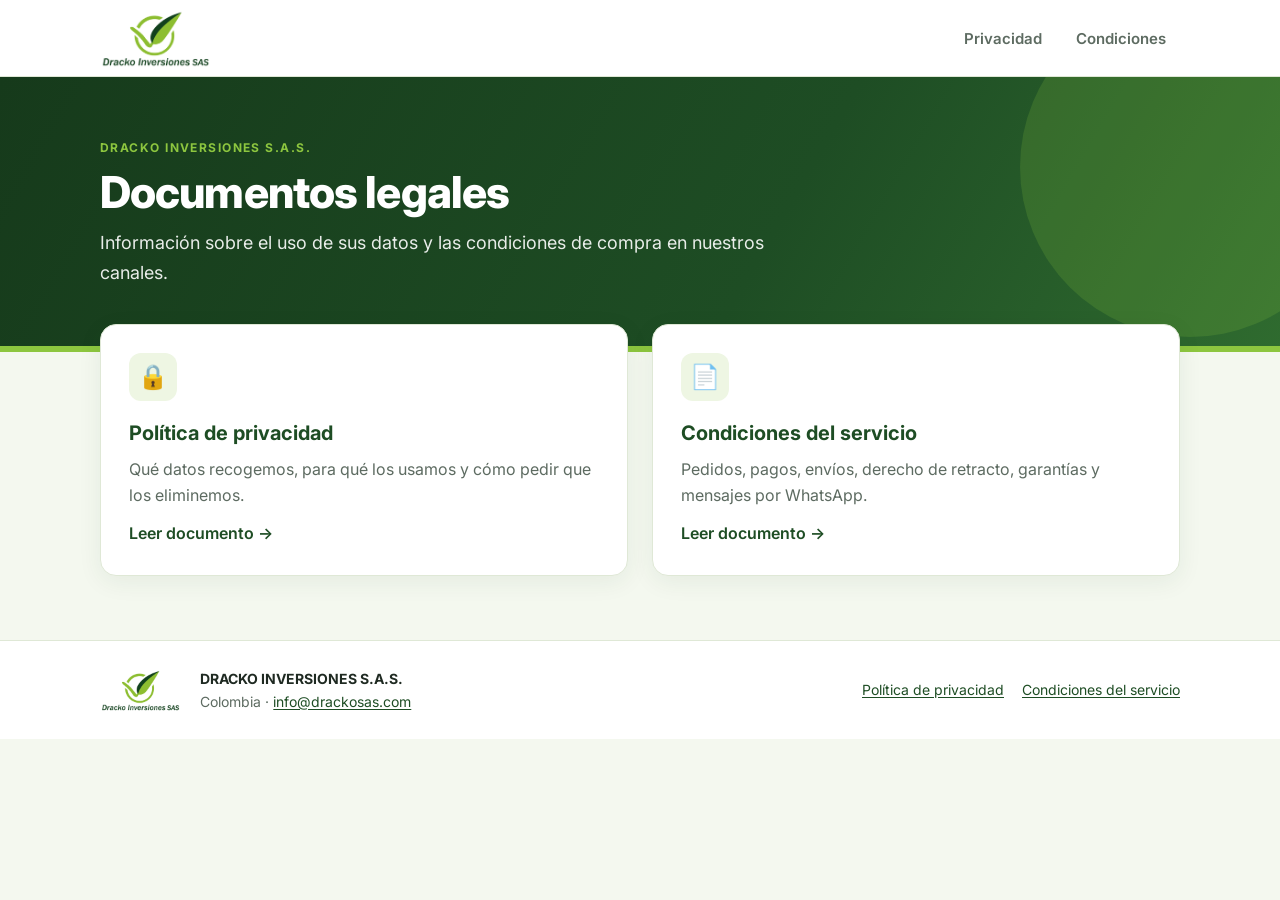
==== index.html @ 16c10cb3 "Documentos legales de Dracko Inversiones: política de privacidad y condiciones del servicio Co-Autho" ====
<!doctype html>
<html lang="es"><head><meta charset="utf-8"><meta name="viewport" content="width=device-width,initial-scale=1">
<title>Documentos legales | Dracko Inversiones S.A.S.</title><link rel="icon" href="logo.png">
<link href="https://fonts.googleapis.com/css2?family=Inter:wght@400;500;600;700;800&display=swap" rel="stylesheet">
<link rel="stylesheet" href="estilo.css"></head><body>
<header class="barra"><div class="cont barra-in"><a class="marca" href="index.html"><img src="logo.png" alt="Dracko Inversiones SAS"></a>
<nav><a href="privacidad.html">Privacidad</a><a href="condiciones.html">Condiciones</a></nav></div></header>
<div class="hero"><div class="cont"><div class="eti">Dracko Inversiones S.A.S.</div><h1>Documentos legales</h1>
<p class="bajada">Información sobre el uso de sus datos y las condiciones de compra en nuestros canales.</p></div></div>
<main class="cont tarjetas">
 <a class="tarjeta" href="privacidad.html"><div class="t-ico">🔒</div><h3>Política de privacidad</h3><p>Qué datos recogemos, para qué los usamos y cómo pedir que los eliminemos.</p><span>Leer documento →</span></a>
 <a class="tarjeta" href="condiciones.html"><div class="t-ico">📄</div><h3>Condiciones del servicio</h3><p>Pedidos, pagos, envíos, derecho de retracto, garantías y mensajes por WhatsApp.</p><span>Leer documento →</span></a>
</main>
<footer class="pie"><div class="cont pie-in"><img src="logo.png" alt=""><div><b>DRACKO INVERSIONES S.A.S.</b><br>Colombia · <a href="mailto:info@drackosas.com">info@drackosas.com</a></div>
<div class="pie-links"><a href="privacidad.html">Política de privacidad</a><a href="condiciones.html">Condiciones del servicio</a></div></div></footer>
</body></html>
---- estilo.css ----
:root{
  --osc:#1e4d24; --osc2:#163a1b; --claro:#8dc63f; --fondo:#f4f8ef; --suave:#eef6e3;
  --texto:#1f2a22; --gris:#5d6b61; --linea:#dfe8d6; --blanco:#fff;
}
*{box-sizing:border-box}
html{scroll-behavior:smooth}
body{margin:0;font-family:Inter,system-ui,-apple-system,"Segoe UI",Arial,sans-serif;color:var(--texto);background:var(--fondo);line-height:1.65;font-size:16px}
a{color:var(--osc);text-underline-offset:2px}
.cont{max-width:1120px;margin:0 auto;padding:0 20px}

/* Barra superior */
.barra{background:var(--blanco);border-bottom:1px solid var(--linea);position:sticky;top:0;z-index:10}
.barra-in{display:flex;align-items:center;justify-content:space-between;height:76px}
.marca img{height:60px;display:block}
nav a{margin-left:6px;padding:8px 14px;border-radius:999px;text-decoration:none;font-weight:600;font-size:15px;color:var(--gris)}
nav a:hover{background:var(--suave);color:var(--osc)}
nav a.on{background:var(--osc);color:#fff}

/* Encabezado */
.hero{background:linear-gradient(120deg,var(--osc2) 0%,var(--osc) 60%,#2f6b2f 100%);color:#fff;padding:56px 0 64px;position:relative;overflow:hidden}
.hero::after{content:"";position:absolute;right:-80px;top:-80px;width:340px;height:340px;border-radius:50%;background:var(--claro);opacity:.18}
.hero::before{content:"";position:absolute;left:0;right:0;bottom:0;height:6px;background:var(--claro)}
.eti{display:inline-block;font-size:12px;font-weight:700;letter-spacing:.12em;text-transform:uppercase;color:var(--claro);margin-bottom:10px}
.hero h1{font-size:44px;line-height:1.1;margin:0 0 12px;font-weight:800;letter-spacing:-.02em}
.bajada{font-size:18px;margin:0;opacity:.9;max-width:680px}
.chips{margin-top:22px;display:flex;flex-wrap:wrap;gap:8px}
.chips span{background:rgba(255,255,255,.12);border:1px solid rgba(255,255,255,.25);padding:5px 12px;border-radius:999px;font-size:13px;font-weight:500}

/* Cuerpo */
.grid{display:grid;grid-template-columns:260px 1fr;gap:32px;margin-top:-28px;padding-bottom:56px;position:relative}
.indice{position:sticky;top:96px;align-self:start;background:var(--blanco);border:1px solid var(--linea);border-radius:14px;padding:18px 14px;box-shadow:0 6px 24px rgba(30,77,36,.07)}
.indice-tit{font-size:12px;font-weight:700;letter-spacing:.1em;text-transform:uppercase;color:var(--gris);margin:0 6px 10px}
.indice ol{list-style:none;margin:0;padding:0}
.indice a{display:flex;gap:10px;align-items:flex-start;padding:7px 8px;border-radius:8px;text-decoration:none;color:var(--texto);font-size:14px;line-height:1.35}
.indice a:hover{background:var(--suave);color:var(--osc)}
.indice a span{flex:none;width:22px;height:22px;border-radius:50%;background:var(--suave);color:var(--osc);font-size:12px;font-weight:700;display:grid;place-items:center}

.doc{background:var(--blanco);border:1px solid var(--linea);border-radius:14px;padding:36px 44px;box-shadow:0 6px 24px rgba(30,77,36,.07);min-width:0}
.ficha{display:grid;grid-template-columns:repeat(3,1fr);gap:1px;background:var(--linea);border:1px solid var(--linea);border-radius:10px;overflow:hidden;margin-bottom:8px}
.ficha div{background:var(--suave);padding:12px 16px}
.ficha small{display:block;font-size:11px;font-weight:700;letter-spacing:.08em;text-transform:uppercase;color:var(--gris)}
.ficha b{font-size:14px;word-break:break-word}
section{padding-top:14px;scroll-margin-top:92px}
h2{display:flex;align-items:center;gap:12px;font-size:21px;color:var(--osc);margin:26px 0 10px;padding-bottom:10px;border-bottom:2px solid var(--suave);letter-spacing:-.01em}
.num{flex:none;width:32px;height:32px;border-radius:9px;background:var(--osc);color:#fff;font-size:15px;display:grid;place-items:center}
p{margin:0 0 12px}
ul{margin:0 0 12px;padding-left:22px}
li{margin-bottom:6px}
li::marker{color:var(--claro)}

.nota{background:var(--suave);border-left:5px solid var(--osc);border-radius:10px;padding:16px 20px;margin:12px 0 16px}
.nota-tit{font-weight:700;color:var(--osc);margin-bottom:6px}
.nota ul,.nota p{margin-bottom:0}

.tabla{overflow-x:auto;margin:12px 0 16px;border:1px solid var(--linea);border-radius:10px}
table{border-collapse:collapse;width:100%;font-size:15px}
th{background:var(--osc);color:#fff;text-align:left;padding:11px 14px;font-weight:600}
td{padding:11px 14px;border-top:1px solid var(--linea);vertical-align:top}
tbody tr:nth-child(even) td{background:#f9fbf6}

/* Tarjetas de inicio */
.tarjetas{display:grid;grid-template-columns:1fr 1fr;gap:24px;margin-top:-28px;padding-bottom:64px;position:relative}
.tarjeta{background:var(--blanco);border:1px solid var(--linea);border-radius:16px;padding:28px;text-decoration:none;color:var(--texto);box-shadow:0 6px 24px rgba(30,77,36,.07);transition:transform .15s,box-shadow .15s}
.tarjeta:hover{transform:translateY(-3px);box-shadow:0 12px 32px rgba(30,77,36,.13)}
.t-ico{width:48px;height:48px;border-radius:12px;background:var(--suave);display:grid;place-items:center;font-size:24px}
.tarjeta h3{color:var(--osc);font-size:20px;margin:16px 0 6px}
.tarjeta p{color:var(--gris)}
.tarjeta span{font-weight:600;color:var(--osc)}

/* Pie */
.pie{background:var(--blanco);border-top:1px solid var(--linea);padding:26px 0;font-size:14px;color:var(--gris)}
.pie-in{display:flex;align-items:center;gap:20px;flex-wrap:wrap}
.pie img{height:44px}
.pie b{color:var(--texto)}
.pie-links{margin-left:auto;display:flex;gap:18px}

@media (max-width:860px){
  .grid,.tarjetas{grid-template-columns:minmax(0,1fr)}
  .indice{position:static}
  .doc{padding:24px 20px}
  .ficha{grid-template-columns:1fr}
  .hero h1{font-size:32px}
  .tarjetas{grid-template-columns:1fr}
  .pie-links{margin-left:0}
}
@media (max-width:480px){
  .cont{padding:0 16px}
  .barra-in{height:64px}
  .marca img{height:42px}
  nav a{padding:6px 10px;font-size:14px;margin-left:2px}
  .hero{padding:40px 0 52px}
}
@media print{
  .barra,.indice{display:none}
  .grid{display:block;margin:0}
  .hero{background:#fff;color:var(--osc)}
  .doc{box-shadow:none;border:0}
}
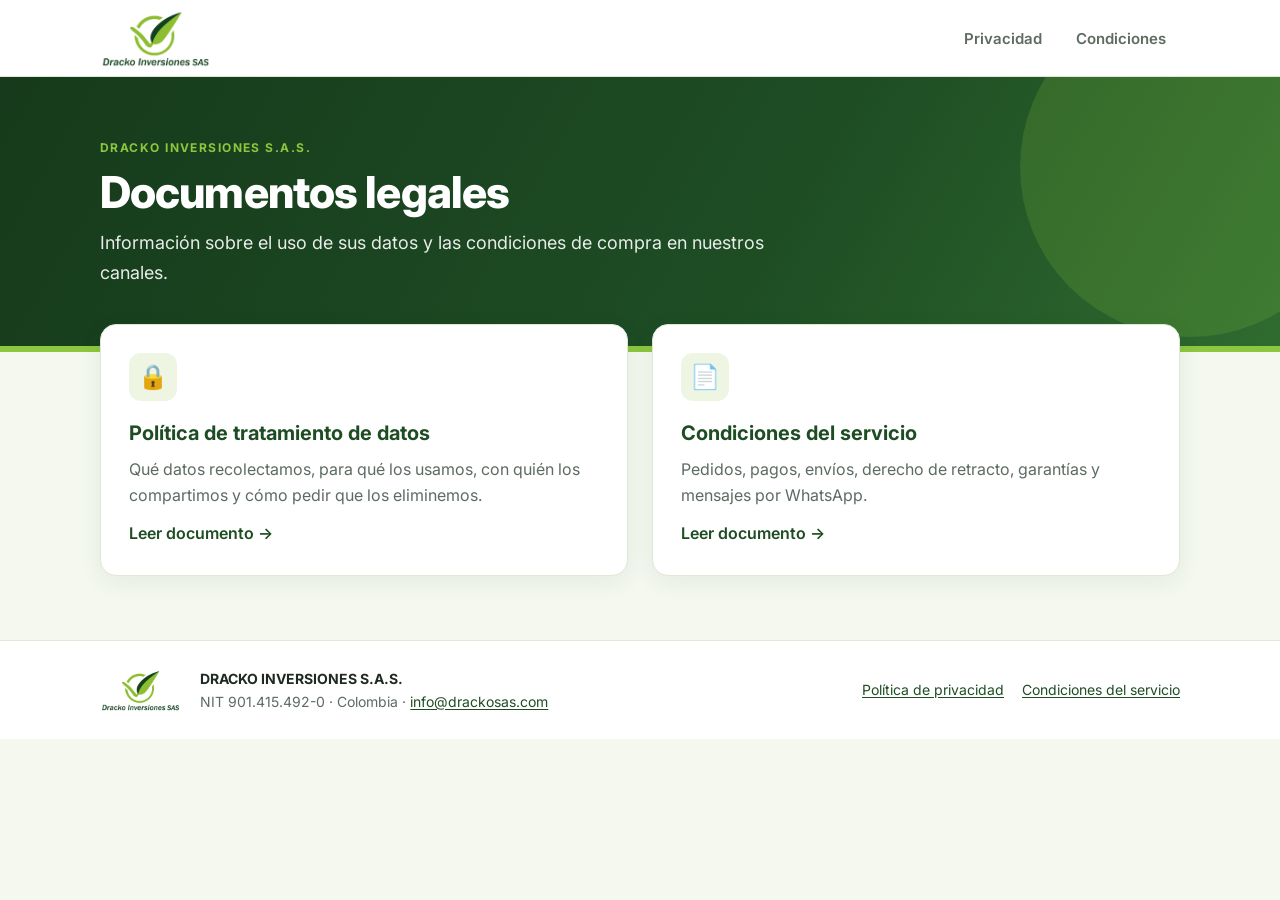
==== commit 0db1c3ef: "Páginas legales de Dracko con la estructura de la política de BENI y el NIT Co-Authored-By: Claude O" ====
--- a/index.html
+++ b/index.html
@@ -8,9 +8,9 @@
 <div class="hero"><div class="cont"><div class="eti">Dracko Inversiones S.A.S.</div><h1>Documentos legales</h1>
 <p class="bajada">Información sobre el uso de sus datos y las condiciones de compra en nuestros canales.</p></div></div>
 <main class="cont tarjetas">
- <a class="tarjeta" href="privacidad.html"><div class="t-ico">🔒</div><h3>Política de privacidad</h3><p>Qué datos recogemos, para qué los usamos y cómo pedir que los eliminemos.</p><span>Leer documento →</span></a>
+ <a class="tarjeta" href="privacidad.html"><div class="t-ico">🔒</div><h3>Política de tratamiento de datos</h3><p>Qué datos recolectamos, para qué los usamos, con quién los compartimos y cómo pedir que los eliminemos.</p><span>Leer documento →</span></a>
  <a class="tarjeta" href="condiciones.html"><div class="t-ico">📄</div><h3>Condiciones del servicio</h3><p>Pedidos, pagos, envíos, derecho de retracto, garantías y mensajes por WhatsApp.</p><span>Leer documento →</span></a>
 </main>
-<footer class="pie"><div class="cont pie-in"><img src="logo.png" alt=""><div><b>DRACKO INVERSIONES S.A.S.</b><br>Colombia · <a href="mailto:info@drackosas.com">info@drackosas.com</a></div>
+<footer class="pie"><div class="cont pie-in"><img src="logo.png" alt=""><div><b>DRACKO INVERSIONES S.A.S.</b><br>NIT 901.415.492-0 · Colombia · <a href="mailto:info@drackosas.com">info@drackosas.com</a></div>
 <div class="pie-links"><a href="privacidad.html">Política de privacidad</a><a href="condiciones.html">Condiciones del servicio</a></div></div></footer>
 </body></html>
--- a/estilo.css
+++ b/estilo.css
@@ -96,3 +96,7 @@
   .hero{background:#fff;color:var(--osc)}
   .doc{box-shadow:none;border:0}
 }
+
+ol.pasos{list-style:none;counter-reset:paso;padding:0;margin:4px 0 14px}
+ol.pasos li{counter-increment:paso;position:relative;padding:10px 12px 10px 52px;margin-bottom:8px;background:#f9fbf6;border:1px solid var(--linea);border-radius:10px}
+ol.pasos li::before{content:counter(paso);position:absolute;left:12px;top:10px;width:28px;height:28px;border-radius:50%;background:var(--claro);color:var(--osc2);font-weight:800;font-size:14px;display:grid;place-items:center}
